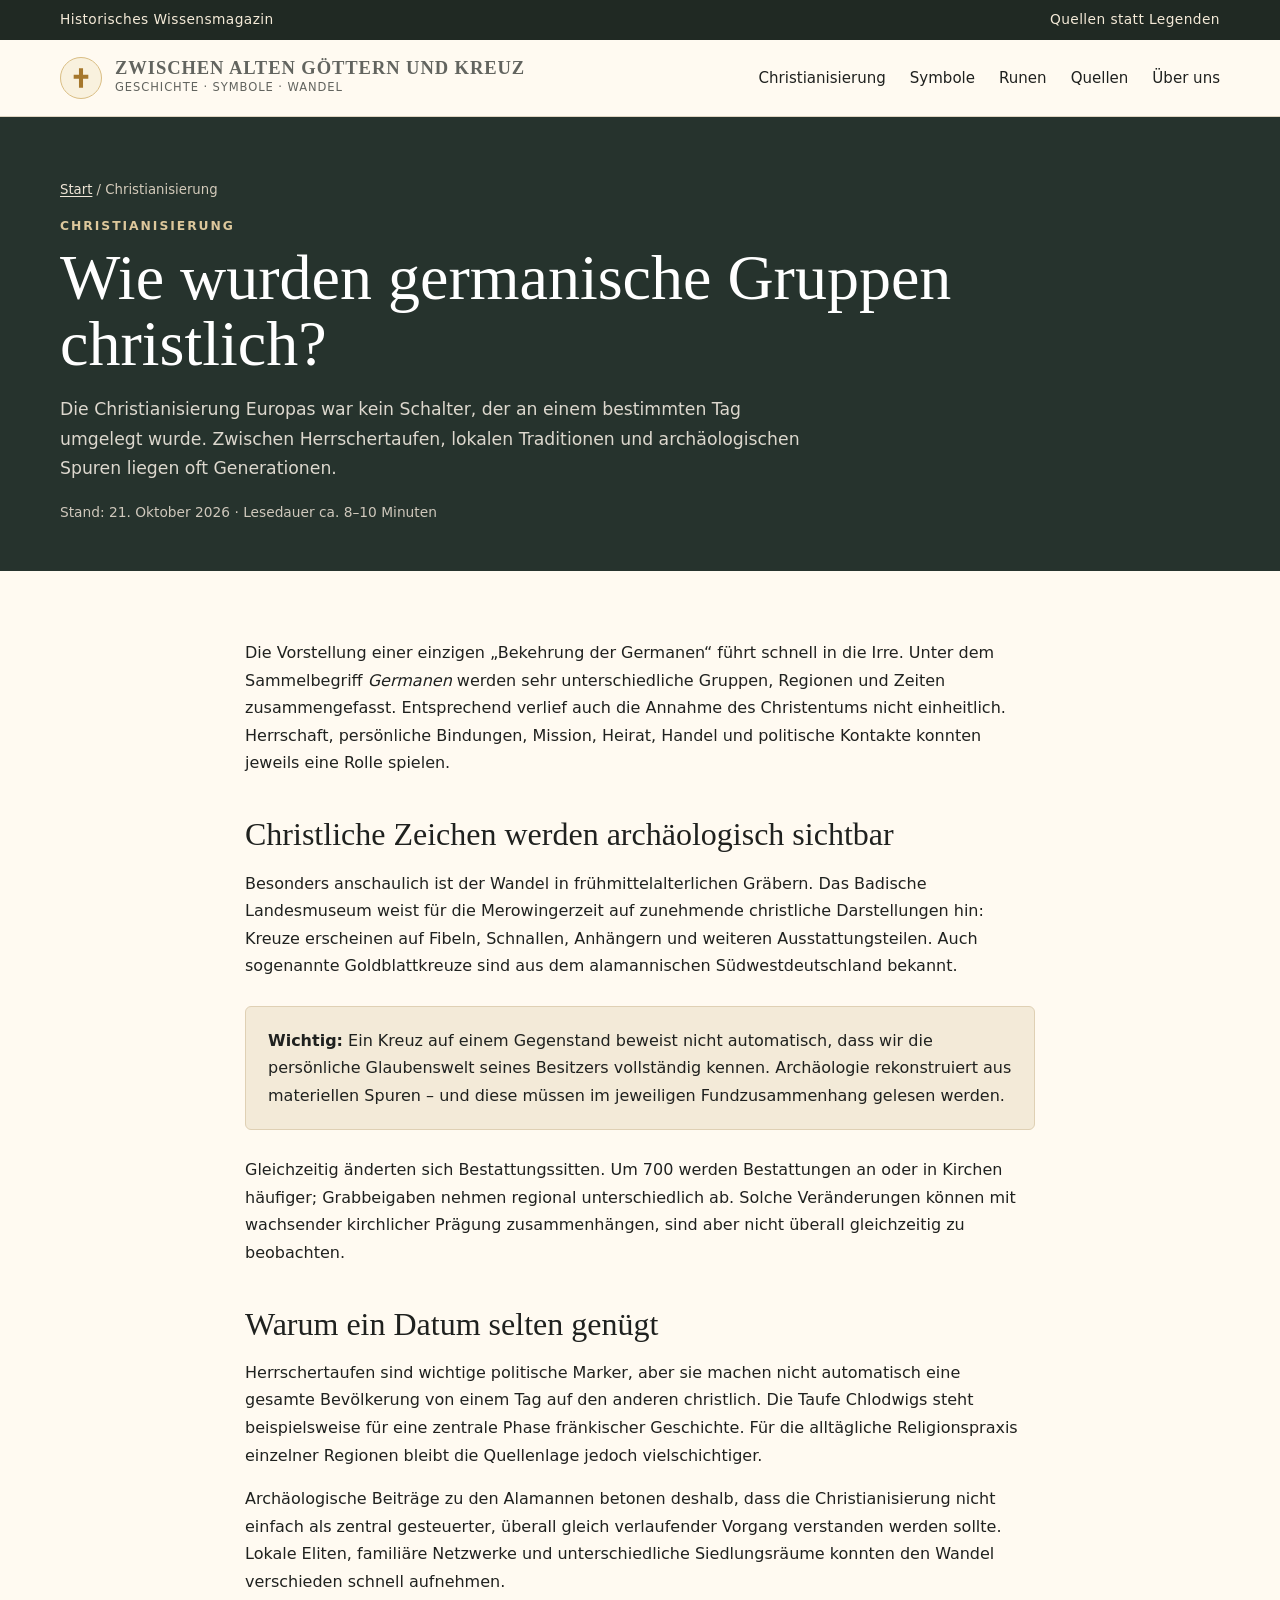
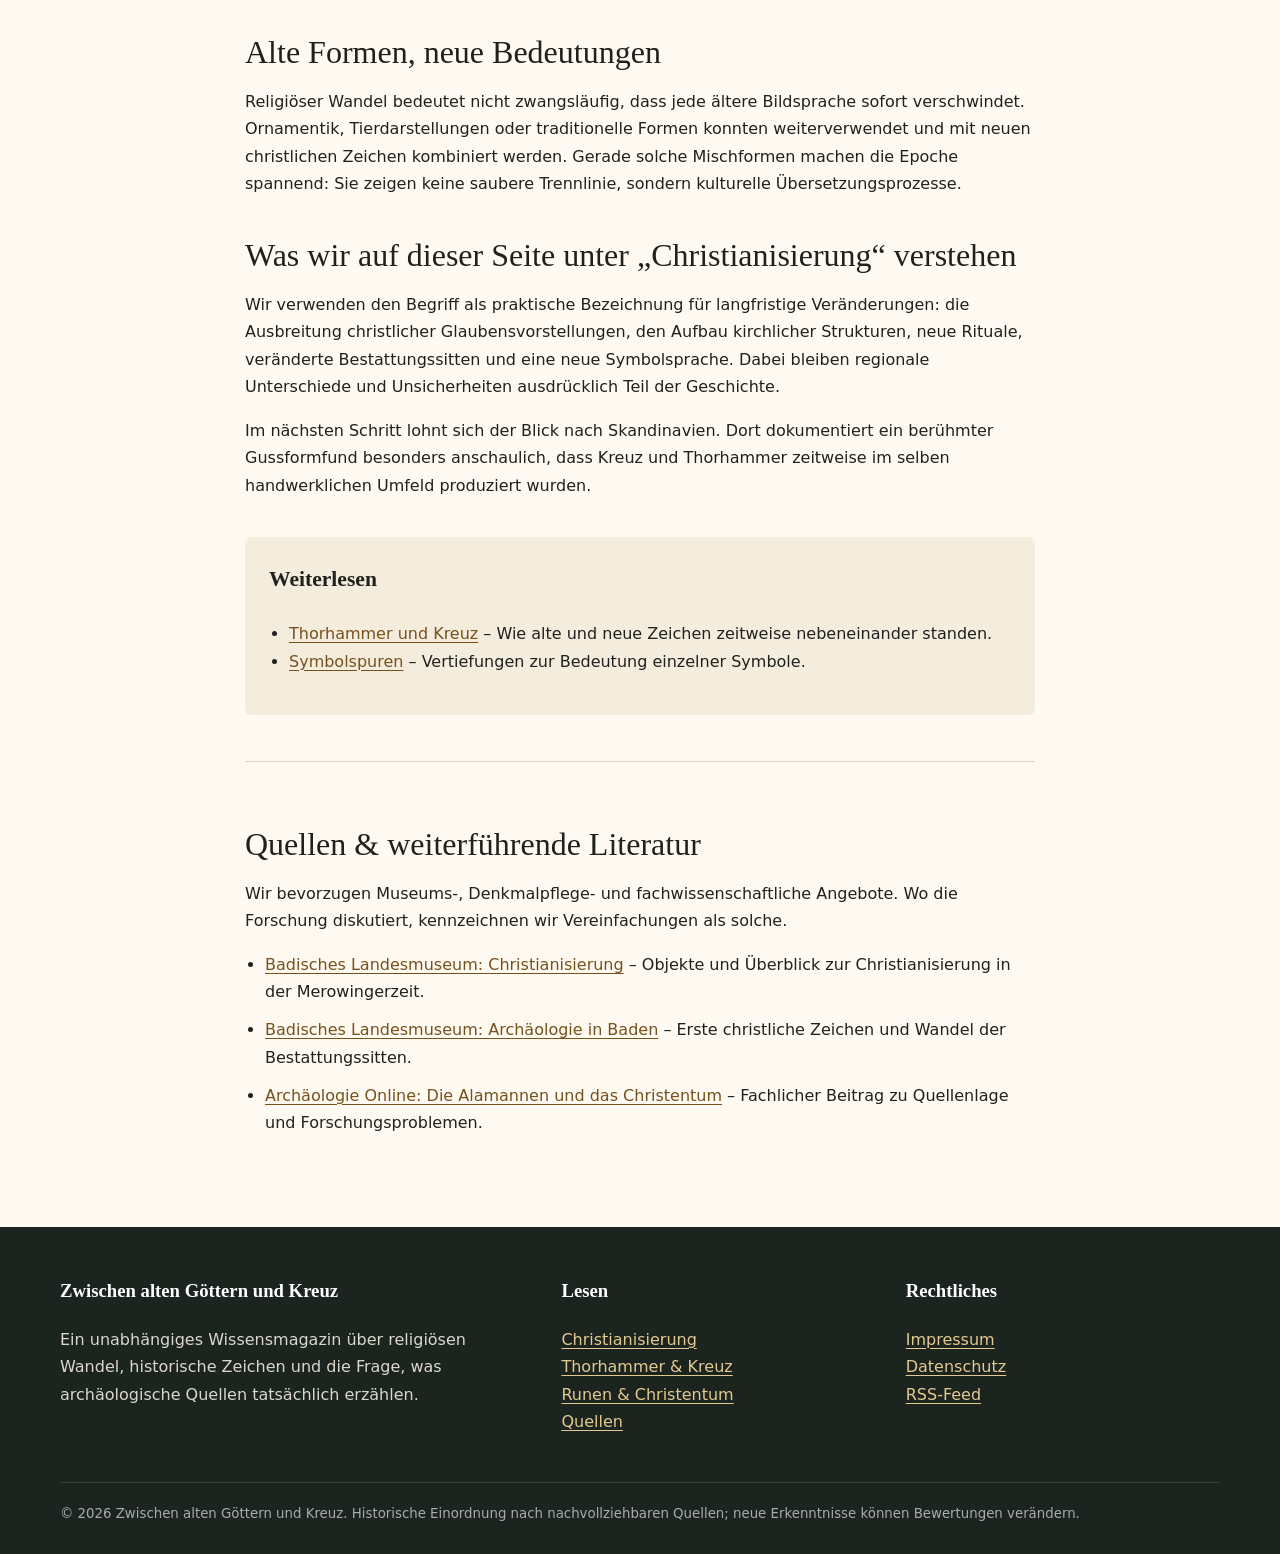
==== christianisierung/index.html @ de57a5df "Add site file: christianisierung/index.html" ====
<!DOCTYPE html>

<html lang="de">
<head>
<meta charset="utf-8"/>
<meta content="width=device-width,initial-scale=1" name="viewport"/>
<title>Wie wurden germanische Gruppen christlich? | Zwischen alten Göttern und Kreuz</title>
<meta content="Christianisierung im Frühmittelalter: Was archäologische Funde, Grabbräuche und christliche Zeichen über den religiösen Wandel verraten." name="description"/>
<link href="https://alte-goetter-und-kreuz.github.io/christianisierung/" rel="canonical"/>
<meta content="index,follow,max-image-preview:large" name="robots"/>
<meta content="#26332d" name="theme-color"/>
<link href="../assets/favicon.svg" rel="icon" type="image/svg+xml"/>
<link href="../assets/style.css" rel="stylesheet"/>
<meta content="article" property="og:type"/>
<meta content="Wie wurden germanische Gruppen christlich? | Zwischen alten Göttern und Kreuz" property="og:title"/>
<meta content="Christianisierung im Frühmittelalter: Was archäologische Funde, Grabbräuche und christliche Zeichen über den religiösen Wandel verraten." property="og:description"/>
<meta content="https://alte-goetter-und-kreuz.github.io/christianisierung/" property="og:url"/>
<meta content="Zwischen alten Göttern und Kreuz" property="og:site_name"/>
<script type="application/ld+json">{"@context": "https://schema.org", "@type": "Article", "name": "Wie wurden germanische Gruppen christlich? | Zwischen alten Göttern und Kreuz", "description": "Christianisierung im Frühmittelalter: Was archäologische Funde, Grabbräuche und christliche Zeichen über den religiösen Wandel verraten.", "url": "https://alte-goetter-und-kreuz.github.io/christianisierung/", "inLanguage": "de-DE", "headline": "Wie wurden germanische Gruppen christlich?", "datePublished": "2026-10-21", "dateModified": "2026-10-21", "mainEntityOfPage": "https://alte-goetter-und-kreuz.github.io/christianisierung/", "isPartOf": {"@type": "WebSite", "name": "Zwischen alten Göttern und Kreuz", "url": "https://alte-goetter-und-kreuz.github.io/"}}</script>
<link href="https://alte-goetter-und-kreuz.github.io/feed.xml" rel="alternate" title="Zwischen alten Göttern und Kreuz – RSS" type="application/rss+xml"/><meta content="de_DE" property="og:locale"/><meta content="summary" name="twitter:card"/></head><body>
<a class="skip" href="#inhalt">Zum Inhalt</a>
<div class="topbar"><div class="wrap"><span>Historisches Wissensmagazin</span><span>Quellen statt Legenden</span></div></div>
<header class="site-head"><div class="wrap head-inner">
<a class="brand" href="../"><span class="brand-mark"><svg aria-hidden="true" viewbox="0 0 64 64"><path d="M27 8h10v16h13v10H37v22H27V34H14V24h13z" fill="#a6782d"></path></svg></span><span><strong>Zwischen alten Göttern und Kreuz</strong><span>Geschichte · Symbole · Wandel</span></span></a>
<button aria-controls="main-nav" aria-expanded="false" aria-label="Menü öffnen" class="menu-btn">Menü</button>
<nav aria-label="Hauptnavigation" id="main-nav"><ul>
<li><a href="../christianisierung/">Christianisierung</a></li>
<li><a href="../thorhammer-und-kreuz/">Symbole</a></li>
<li><a href="../runen-und-christentum/">Runen</a></li>
<li><a href="../quellen/">Quellen</a></li>
<li><a href="../ueber/">Über uns</a></li>
</ul></nav></div></header>
<main id="inhalt">
<section class="page-hero"><div class="wrap"><div class="breadcrumb"><a href="../">Start</a> / Christianisierung</div><div class="kicker">Christianisierung</div><h1>Wie wurden germanische Gruppen christlich?</h1><p>Die Christianisierung Europas war kein Schalter, der an einem bestimmten Tag umgelegt wurde. Zwischen Herrschertaufen, lokalen Traditionen und archäologischen Spuren liegen oft Generationen.</p><div class="article-meta">Stand: 21. Oktober 2026 · Lesedauer ca. 8–10 Minuten</div></div></section>
<article class="content">
<p>Die Vorstellung einer einzigen „Bekehrung der Germanen“ führt schnell in die Irre. Unter dem Sammelbegriff <em>Germanen</em> werden sehr unterschiedliche Gruppen, Regionen und Zeiten zusammengefasst. Entsprechend verlief auch die Annahme des Christentums nicht einheitlich. Herrschaft, persönliche Bindungen, Mission, Heirat, Handel und politische Kontakte konnten jeweils eine Rolle spielen.</p>
<h2>Christliche Zeichen werden archäologisch sichtbar</h2>
<p>Besonders anschaulich ist der Wandel in frühmittelalterlichen Gräbern. Das Badische Landesmuseum weist für die Merowingerzeit auf zunehmende christliche Darstellungen hin: Kreuze erscheinen auf Fibeln, Schnallen, Anhängern und weiteren Ausstattungsteilen. Auch sogenannte Goldblattkreuze sind aus dem alamannischen Südwestdeutschland bekannt.</p>
<div class="note"><strong>Wichtig:</strong> Ein Kreuz auf einem Gegenstand beweist nicht automatisch, dass wir die persönliche Glaubenswelt seines Besitzers vollständig kennen. Archäologie rekonstruiert aus materiellen Spuren – und diese müssen im jeweiligen Fundzusammenhang gelesen werden.</div>
<p>Gleichzeitig änderten sich Bestattungssitten. Um 700 werden Bestattungen an oder in Kirchen häufiger; Grabbeigaben nehmen regional unterschiedlich ab. Solche Veränderungen können mit wachsender kirchlicher Prägung zusammenhängen, sind aber nicht überall gleichzeitig zu beobachten.</p>
<h2>Warum ein Datum selten genügt</h2>
<p>Herrschertaufen sind wichtige politische Marker, aber sie machen nicht automatisch eine gesamte Bevölkerung von einem Tag auf den anderen christlich. Die Taufe Chlodwigs steht beispielsweise für eine zentrale Phase fränkischer Geschichte. Für die alltägliche Religionspraxis einzelner Regionen bleibt die Quellenlage jedoch vielschichtiger.</p>
<p>Archäologische Beiträge zu den Alamannen betonen deshalb, dass die Christianisierung nicht einfach als zentral gesteuerter, überall gleich verlaufender Vorgang verstanden werden sollte. Lokale Eliten, familiäre Netzwerke und unterschiedliche Siedlungsräume konnten den Wandel verschieden schnell aufnehmen.</p>
<h2>Alte Formen, neue Bedeutungen</h2>
<p>Religiöser Wandel bedeutet nicht zwangsläufig, dass jede ältere Bildsprache sofort verschwindet. Ornamentik, Tierdarstellungen oder traditionelle Formen konnten weiterverwendet und mit neuen christlichen Zeichen kombiniert werden. Gerade solche Mischformen machen die Epoche spannend: Sie zeigen keine saubere Trennlinie, sondern kulturelle Übersetzungsprozesse.</p>
<h2>Was wir auf dieser Seite unter „Christianisierung“ verstehen</h2>
<p>Wir verwenden den Begriff als praktische Bezeichnung für langfristige Veränderungen: die Ausbreitung christlicher Glaubensvorstellungen, den Aufbau kirchlicher Strukturen, neue Rituale, veränderte Bestattungssitten und eine neue Symbolsprache. Dabei bleiben regionale Unterschiede und Unsicherheiten ausdrücklich Teil der Geschichte.</p>
<p>Im nächsten Schritt lohnt sich der Blick nach Skandinavien. Dort dokumentiert ein berühmter Gussformfund besonders anschaulich, dass Kreuz und Thorhammer zeitweise im selben handwerklichen Umfeld produziert wurden.</p>
<div class="article-links"><h3>Weiterlesen</h3><ul><li><a href="../thorhammer-und-kreuz/">Thorhammer und Kreuz</a> – Wie alte und neue Zeichen zeitweise nebeneinander standen.</li><li><a href="https://www.symbolspuren.com/">Symbolspuren</a> – Vertiefungen zur Bedeutung einzelner Symbole.</li></ul></div>
<div class="sources"><h2>Quellen &amp; weiterführende Literatur</h2><p>Wir bevorzugen Museums-, Denkmalpflege- und fachwissenschaftliche Angebote. Wo die Forschung diskutiert, kennzeichnen wir Vereinfachungen als solche.</p><ul><li><a href="https://katalog.landesmuseum.de/ausstellungen/bee00ea0-b7ee-4609-a535-9dbbd3bf6905/844dfb60-b1d3-4357-8585-0f28c57c07d6/31a963cd-8559-4844-96cd-e768676d5887">Badisches Landesmuseum: Christianisierung</a> – Objekte und Überblick zur Christianisierung in der Merowingerzeit.</li><li><a href="https://www.landesmuseum.de/archaeologie-in-baden/aib-screen-13">Badisches Landesmuseum: Archäologie in Baden</a> – Erste christliche Zeichen und Wandel der Bestattungssitten.</li><li><a href="https://www.archaeologie-online.de/artikel/2001/thema-alamannen/die-alamannen-und-das-christentum/">Archäologie Online: Die Alamannen und das Christentum</a> – Fachlicher Beitrag zu Quellenlage und Forschungsproblemen.</li></ul></div>
</article></main>
<footer class="footer"><div class="wrap"><div class="footer-grid">
<div><h3>Zwischen alten Göttern und Kreuz</h3><p>Ein unabhängiges Wissensmagazin über religiösen Wandel, historische Zeichen und die Frage, was archäologische Quellen tatsächlich erzählen.</p></div>
<div><h3>Lesen</h3><p><a href="../christianisierung/">Christianisierung</a><br/><a href="../thorhammer-und-kreuz/">Thorhammer &amp; Kreuz</a><br/><a href="../runen-und-christentum/">Runen &amp; Christentum</a><br/><a href="../quellen/">Quellen</a></p></div>
<div><h3>Rechtliches</h3><p><a href="../impressum/">Impressum</a><br/><a href="../datenschutz/">Datenschutz</a><br/><a href="../feed.xml">RSS-Feed</a></p></div>
</div><small>© 2026 Zwischen alten Göttern und Kreuz. Historische Einordnung nach nachvollziehbaren Quellen; neue Erkenntnisse können Bewertungen verändern.</small></div></footer>
<script src="../assets/main.js"></script></body></html>
---- assets/style.css ----
:root{
  --ink:#1f211f; --muted:#62645f; --paper:#f5efe3; --paper2:#fffaf1;
  --gold:#a6782d; --gold2:#d9bd83; --forest:#2d3a33; --line:#ded4c1;
  --shadow:0 18px 50px rgba(35,29,18,.08);
}
*{box-sizing:border-box}
html{scroll-behavior:smooth}
body{margin:0;background:var(--paper2);color:var(--ink);font-family:Inter,ui-sans-serif,system-ui,-apple-system,BlinkMacSystemFont,"Segoe UI",sans-serif;line-height:1.72}
a{color:#76511c;text-decoration-thickness:.08em;text-underline-offset:.18em}
a:hover{color:#3f2b0f}
img{max-width:100%;height:auto}
.wrap{width:min(1160px,calc(100% - 38px));margin:auto}
.skip{position:absolute;left:-9999px}.skip:focus{left:12px;top:12px;background:#fff;padding:10px;z-index:50}
.topbar{background:#202923;color:#f4ead8;font-size:.86rem;letter-spacing:.03em}
.topbar .wrap{padding:.5rem 0;display:flex;justify-content:space-between;gap:1rem}
.site-head{background:rgba(255,250,241,.96);border-bottom:1px solid var(--line);position:sticky;top:0;z-index:20;backdrop-filter:blur(12px)}
.head-inner{display:flex;align-items:center;justify-content:space-between;min-height:76px;gap:24px}
.brand{display:flex;align-items:center;gap:13px;color:var(--ink);text-decoration:none}
.brand-mark{width:42px;height:42px;border:1px solid var(--gold2);border-radius:50%;display:grid;place-items:center;background:#f9f1de}
.brand-mark svg{width:26px;height:26px}
.brand strong{font-family:Georgia,"Times New Roman",serif;font-size:1.16rem;display:block;line-height:1.05}
.brand span{font-size:.72rem;color:var(--muted);letter-spacing:.08em;text-transform:uppercase}
nav ul{display:flex;gap:24px;list-style:none;padding:0;margin:0}
nav a{text-decoration:none;color:var(--ink);font-size:.94rem}
.menu-btn{display:none;border:1px solid var(--line);background:#fff;border-radius:8px;padding:.55rem .7rem}
.hero{background:
radial-gradient(circle at 88% 12%, rgba(200,160,86,.18), transparent 26%),
linear-gradient(135deg,#26332d 0%,#1d2521 58%,#3b2e1d 100%);color:#fff;overflow:hidden}
.hero .wrap{display:grid;grid-template-columns:1.15fr .85fr;gap:50px;align-items:center;padding:82px 0 74px}
.kicker{font-size:.77rem;text-transform:uppercase;letter-spacing:.16em;color:#ddc89c;font-weight:700}
.hero h1,.page-hero h1{font-family:Georgia,"Times New Roman",serif;font-weight:500;line-height:1.04;margin:.5rem 0 1rem}
.hero h1{font-size:clamp(3rem,6vw,5.9rem);max-width:880px}
.hero p{font-size:1.16rem;color:#e7e2d8;max-width:700px}
.actions{display:flex;flex-wrap:wrap;gap:12px;margin-top:28px}
.btn{display:inline-block;border-radius:4px;padding:.8rem 1.05rem;text-decoration:none;font-weight:650}
.btn.primary{background:#d3b16b;color:#1f211f}
.btn.ghost{border:1px solid rgba(255,255,255,.4);color:#fff}
.hero-symbol{min-height:380px;display:grid;place-items:center;position:relative}
.orbit{width:min(360px,80vw);aspect-ratio:1;border:1px solid rgba(238,212,160,.35);border-radius:50%;position:relative;display:grid;place-items:center}
.orbit:before,.orbit:after{content:"";position:absolute;border:1px solid rgba(238,212,160,.18);border-radius:50%}
.orbit:before{inset:34px}.orbit:after{inset:78px}
.cross{width:86px;height:180px;background:linear-gradient(#d3b16b,#f1dcae);clip-path:polygon(36% 0,64% 0,64% 30%,100% 30%,100% 48%,64% 48%,64% 100%,36% 100%,36% 48%,0 48%,0 30%,36% 30%);filter:drop-shadow(0 5px 18px rgba(0,0,0,.3))}
.rune{position:absolute;color:#dfc88f;font-family:Georgia,serif;font-size:2rem;opacity:.82}
.r1{top:14%;left:10%}.r2{right:8%;top:31%}.r3{left:15%;bottom:11%}
.section{padding:66px 0}
.section.alt{background:#f2eadb}
.section h2,.content h2{font-family:Georgia,"Times New Roman",serif;font-weight:500;line-height:1.2;font-size:clamp(2rem,4vw,3.1rem);margin:.1rem 0 .7rem}
.lead{font-size:1.08rem;color:var(--muted);max-width:760px}
.grid{display:grid;grid-template-columns:repeat(3,1fr);gap:22px;margin-top:32px}
.card{background:#fff;border:1px solid var(--line);box-shadow:var(--shadow);padding:26px;border-radius:8px}
.card .tag{font-size:.72rem;text-transform:uppercase;letter-spacing:.12em;color:var(--gold);font-weight:750}
.card h3{font-family:Georgia,"Times New Roman",serif;font-size:1.55rem;line-height:1.25;margin:.5rem 0}
.card p{color:var(--muted)}
.card a.more{font-weight:700;text-decoration:none}
.timeline{display:grid;grid-template-columns:repeat(4,1fr);gap:0;margin-top:34px;border:1px solid var(--line)}
.timeline div{padding:24px;background:#fff;border-right:1px solid var(--line)}
.timeline div:last-child{border-right:0}
.timeline b{font-family:Georgia,serif;font-size:1.35rem;color:#7b571d;display:block}
.quote{border-left:3px solid var(--gold);padding:3px 0 3px 20px;margin:30px 0;color:#4e514d;font-family:Georgia,serif;font-size:1.2rem}
.links-grid{display:grid;grid-template-columns:repeat(2,1fr);gap:18px;margin-top:28px}
.linkbox{border-top:2px solid var(--gold2);background:#fff;padding:21px}
.linkbox strong{font-family:Georgia,serif;font-size:1.2rem;display:block}
.page-hero{background:#26332d;color:#fff;padding:62px 0 46px}
.page-hero h1{font-size:clamp(2.7rem,5vw,4.7rem);max-width:900px}
.page-hero p{color:#ddd8ce;max-width:760px;font-size:1.08rem}
.content{width:min(790px,calc(100% - 38px));margin:0 auto;padding:52px 0 74px}
.content p{margin:1rem 0}
.content h2{margin-top:2.4rem;font-size:2rem}
.content h3{font-family:Georgia,serif;margin-top:2rem;font-size:1.35rem}
.content ul{padding-left:1.25rem}
.note{background:#f3ead8;border:1px solid #dfd0b4;padding:20px 22px;border-radius:6px;margin:26px 0}
.sources{margin-top:46px;border-top:1px solid var(--line);padding-top:25px}
.sources li{margin:.65rem 0}
.breadcrumb{font-size:.83rem;color:#d4cbbb;margin-bottom:14px}
.breadcrumb a{color:#efe6d7}
.article-meta{font-size:.86rem;color:#cfc8bc}
.article-links{margin-top:38px;background:#f4ecdd;padding:24px;border-radius:6px}
.article-links h3{margin-top:0}
.footer{background:#1c2420;color:#dcd7cc;padding:48px 0 28px}
.footer-grid{display:grid;grid-template-columns:1.5fr 1fr 1fr;gap:30px}
.footer h3{font-family:Georgia,serif;color:#fff;margin-top:0}
.footer a{color:#e3c98f}
.footer small{display:block;border-top:1px solid rgba(255,255,255,.12);padding-top:20px;margin-top:30px;color:#aaa}
@media(max-width:850px){
 .hero .wrap{grid-template-columns:1fr;padding:60px 0}.hero-symbol{min-height:270px}
 .grid{grid-template-columns:1fr}.timeline{grid-template-columns:1fr 1fr}.timeline div{border-bottom:1px solid var(--line)}
 nav{display:none}.menu-btn{display:block}nav.open{display:block;position:absolute;top:76px;left:0;right:0;background:#fff;border-bottom:1px solid var(--line);padding:16px 20px}nav.open ul{flex-direction:column;gap:12px}
 .links-grid,.footer-grid{grid-template-columns:1fr}
}
@media(max-width:520px){.timeline{grid-template-columns:1fr}.hero h1{font-size:3rem}.topbar .wrap{display:block}}
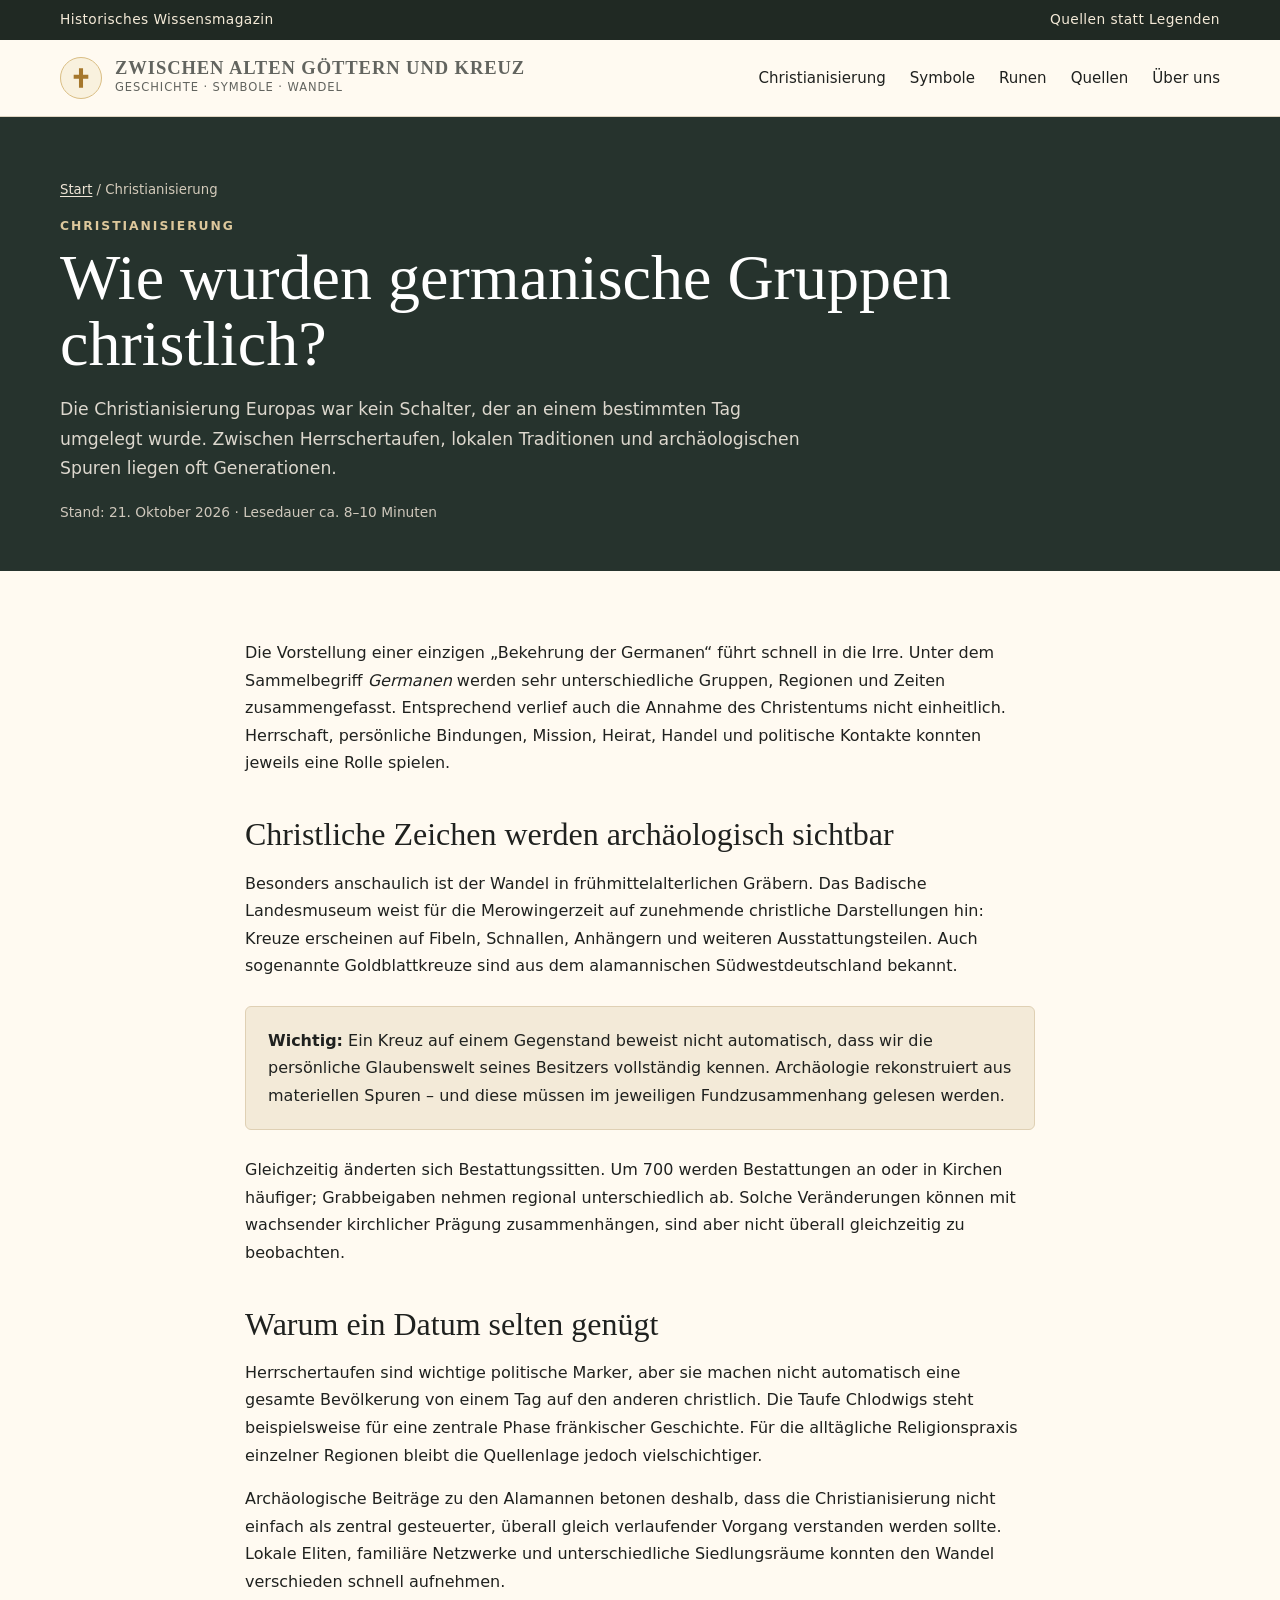
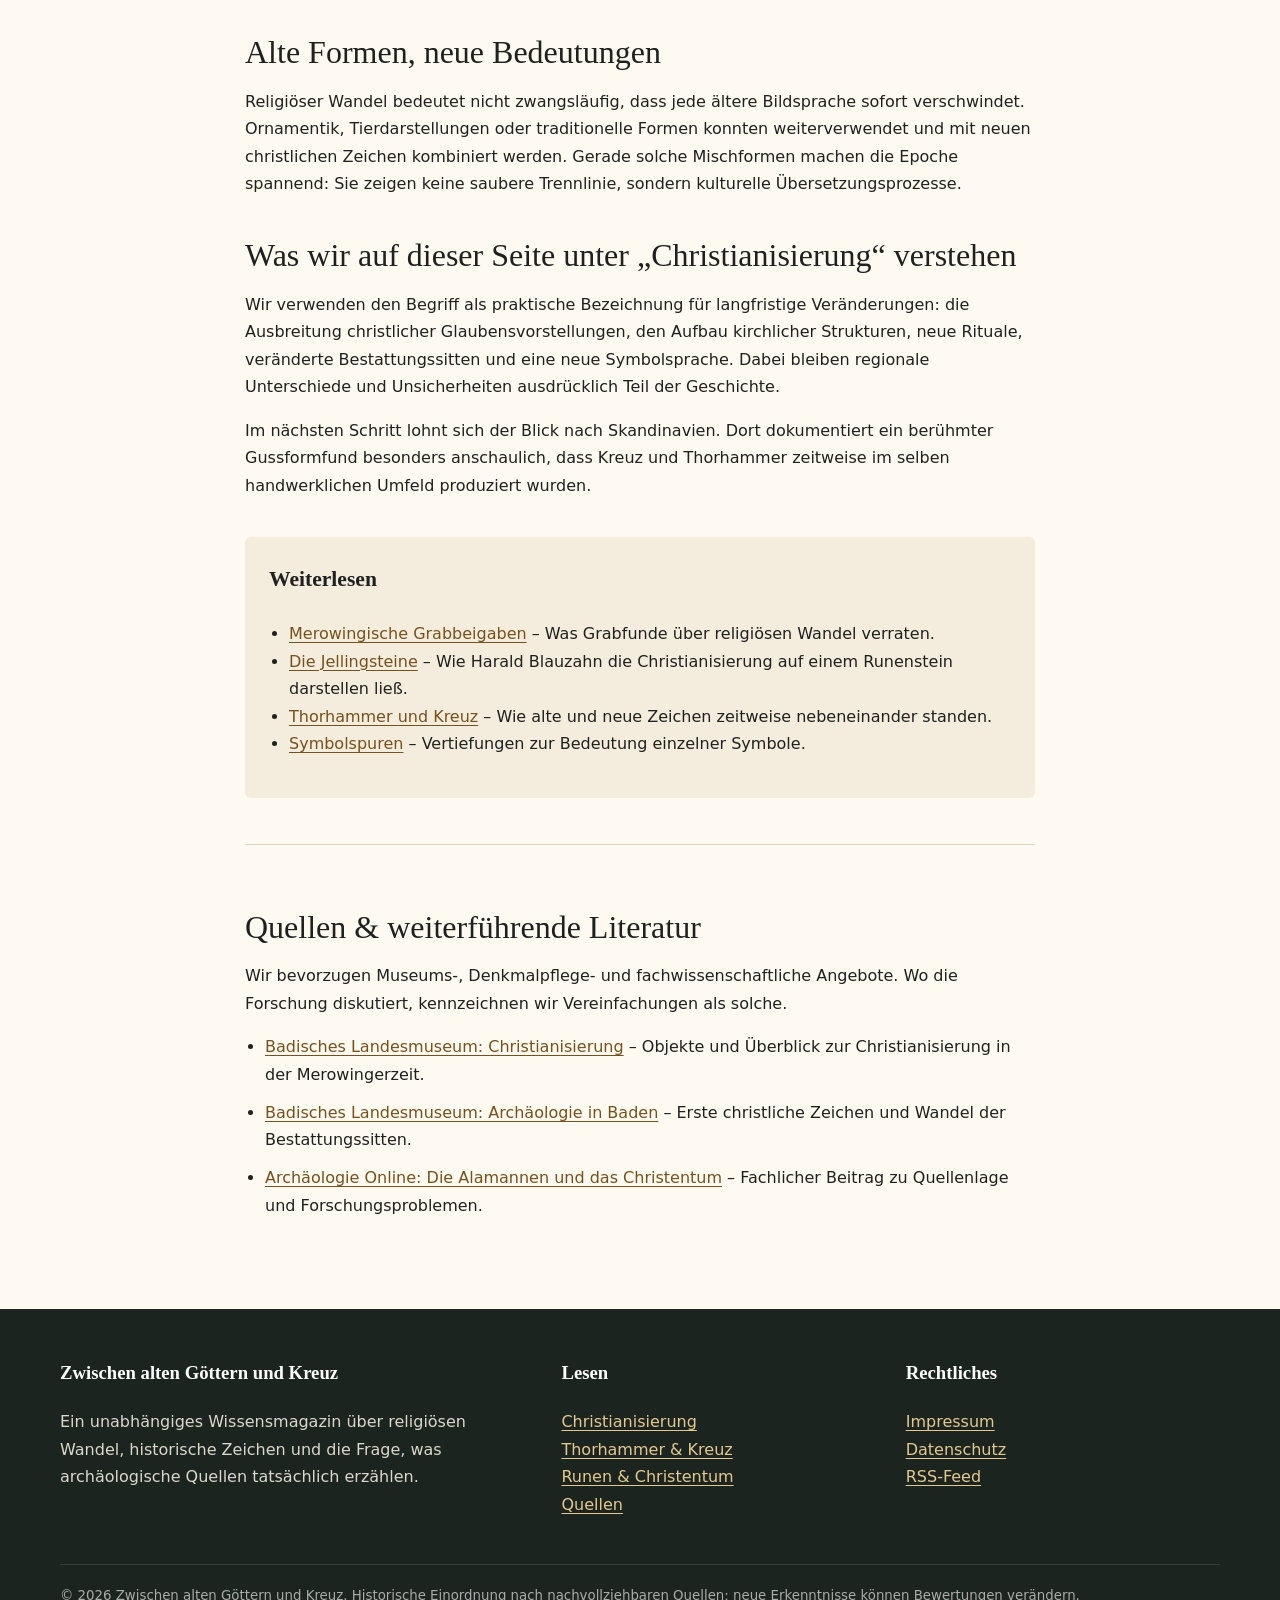
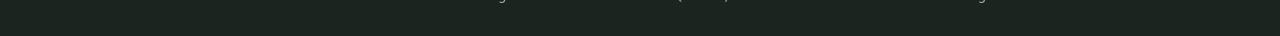
==== commit 56113cb2: "Christianisierung mit zwei Fallbeispielen verknüpfen Updated article links and sources in the Christ" ====
--- a/christianisierung/index.html
+++ b/christianisierung/index.html
@@ -46,7 +46,7 @@
 <h2>Was wir auf dieser Seite unter „Christianisierung“ verstehen</h2>
 <p>Wir verwenden den Begriff als praktische Bezeichnung für langfristige Veränderungen: die Ausbreitung christlicher Glaubensvorstellungen, den Aufbau kirchlicher Strukturen, neue Rituale, veränderte Bestattungssitten und eine neue Symbolsprache. Dabei bleiben regionale Unterschiede und Unsicherheiten ausdrücklich Teil der Geschichte.</p>
 <p>Im nächsten Schritt lohnt sich der Blick nach Skandinavien. Dort dokumentiert ein berühmter Gussformfund besonders anschaulich, dass Kreuz und Thorhammer zeitweise im selben handwerklichen Umfeld produziert wurden.</p>
-<div class="article-links"><h3>Weiterlesen</h3><ul><li><a href="../thorhammer-und-kreuz/">Thorhammer und Kreuz</a> – Wie alte und neue Zeichen zeitweise nebeneinander standen.</li><li><a href="https://www.symbolspuren.com/">Symbolspuren</a> – Vertiefungen zur Bedeutung einzelner Symbole.</li></ul></div>
+<div class="article-links"><h3>Weiterlesen</h3><ul><li><a href="../merowingische-graeber-grabbeigaben/">Merowingische Grabbeigaben</a> – Was Grabfunde über religiösen Wandel verraten.</li><li><a href="../jellingsteine-harald-blauzahn/">Die Jellingsteine</a> – Wie Harald Blauzahn die Christianisierung auf einem Runenstein darstellen ließ.</li><li><a href="../thorhammer-und-kreuz/">Thorhammer und Kreuz</a> – Wie alte und neue Zeichen zeitweise nebeneinander standen.</li><li><a href="https://www.symbolspuren.com/">Symbolspuren</a> – Vertiefungen zur Bedeutung einzelner Symbole.</li></ul></div>
 <div class="sources"><h2>Quellen &amp; weiterführende Literatur</h2><p>Wir bevorzugen Museums-, Denkmalpflege- und fachwissenschaftliche Angebote. Wo die Forschung diskutiert, kennzeichnen wir Vereinfachungen als solche.</p><ul><li><a href="https://katalog.landesmuseum.de/ausstellungen/bee00ea0-b7ee-4609-a535-9dbbd3bf6905/844dfb60-b1d3-4357-8585-0f28c57c07d6/31a963cd-8559-4844-96cd-e768676d5887">Badisches Landesmuseum: Christianisierung</a> – Objekte und Überblick zur Christianisierung in der Merowingerzeit.</li><li><a href="https://www.landesmuseum.de/archaeologie-in-baden/aib-screen-13">Badisches Landesmuseum: Archäologie in Baden</a> – Erste christliche Zeichen und Wandel der Bestattungssitten.</li><li><a href="https://www.archaeologie-online.de/artikel/2001/thema-alamannen/die-alamannen-und-das-christentum/">Archäologie Online: Die Alamannen und das Christentum</a> – Fachlicher Beitrag zu Quellenlage und Forschungsproblemen.</li></ul></div>
 </article></main>
 <footer class="footer"><div class="wrap"><div class="footer-grid">
